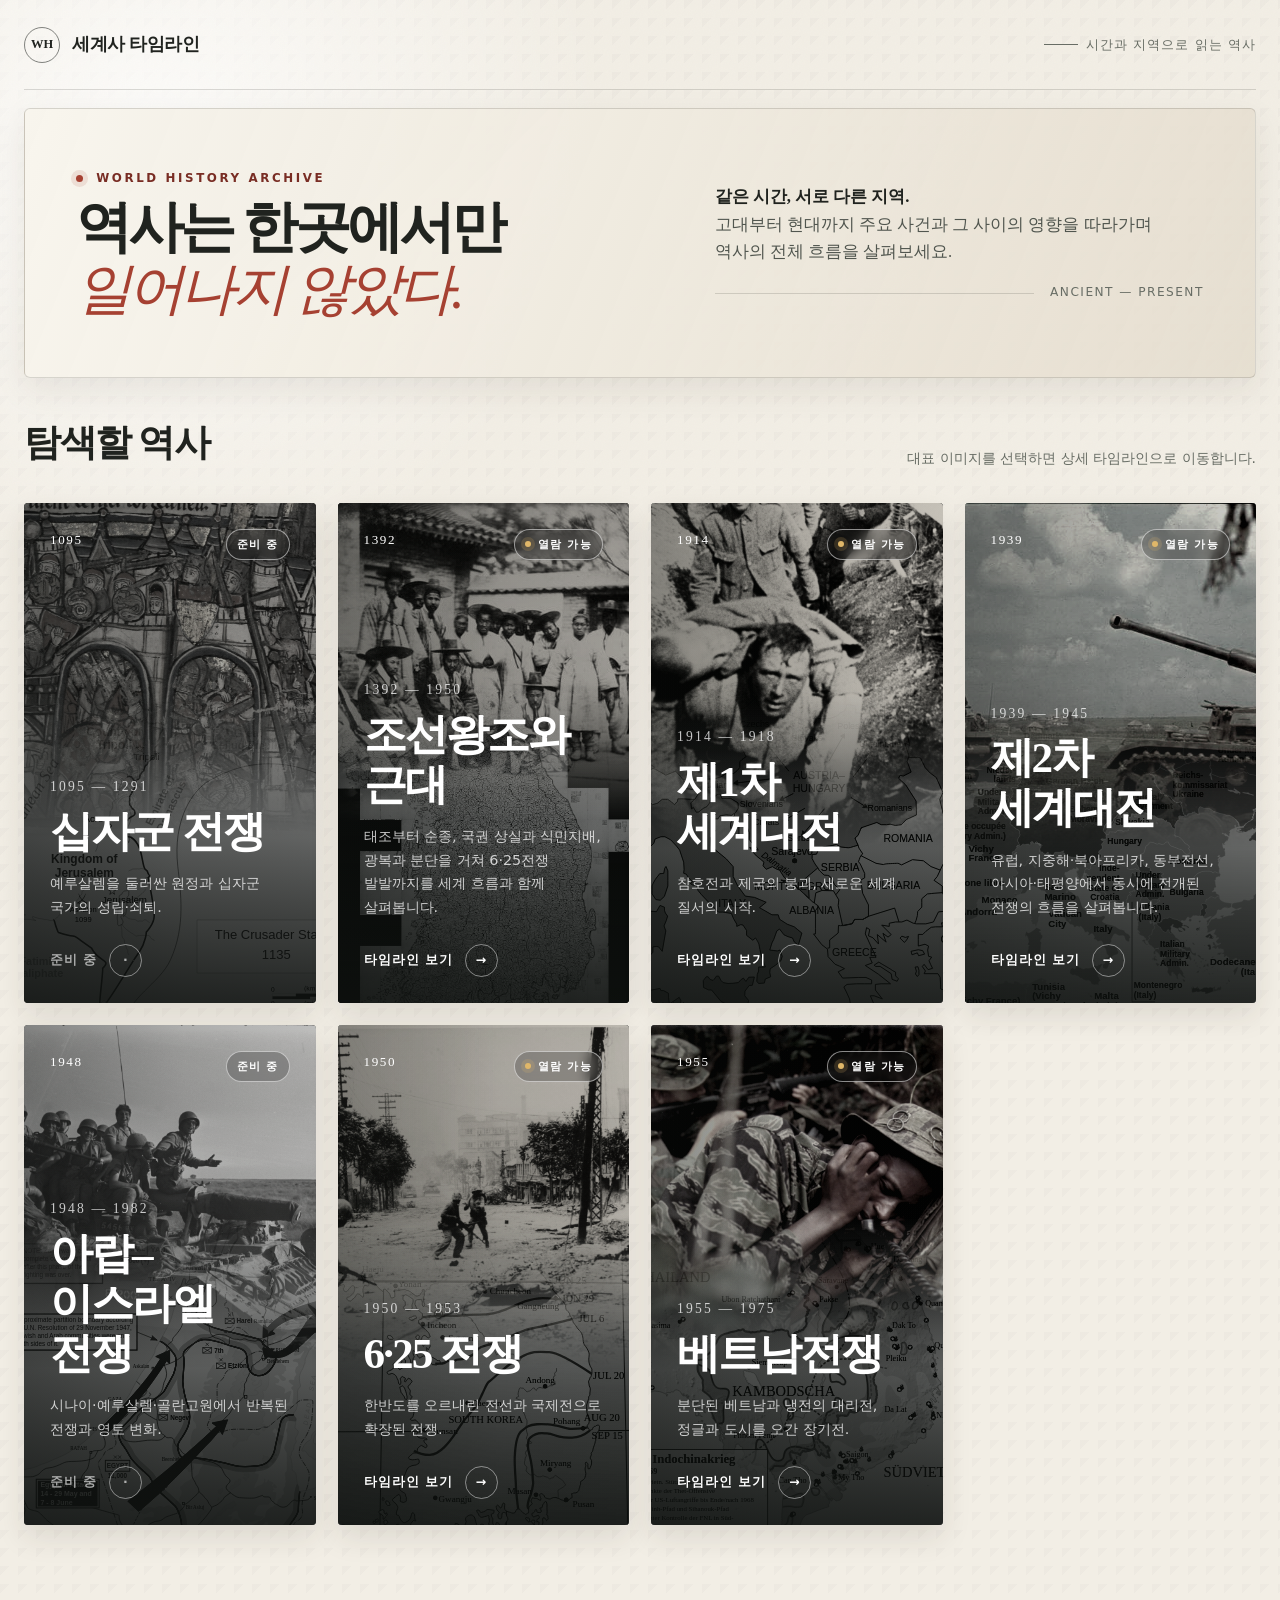
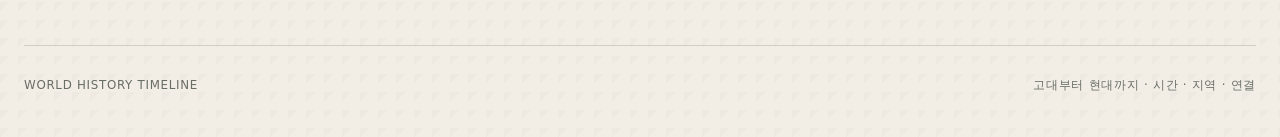
==== index.html @ 70dea143 "feat: add upcoming war cards and compact homepage" ====
<!doctype html>
<html lang="ko">
<head>
  <meta charset="utf-8">
  <meta name="viewport" content="width=device-width, initial-scale=1">
  <meta name="description" content="고대부터 현대까지 세계사의 주요 사건을 시간과 지역의 흐름으로 살펴보는 타임라인">
  <title>세계사 타임라인</title>
  <style>
    :root {
      --ink: #20231f;
      --muted: #686d65;
      --paper: #f2eee5;
      --paper-deep: #e4dccd;
      --card: #f8f5ed;
      --accent: #a64132;
      --accent-dark: #792d24;
      --line: rgba(48, 50, 44, 0.17);
      --shadow: 0 24px 60px rgba(45, 39, 29, 0.13);
    }

    * {
      box-sizing: border-box;
    }

    html {
      scroll-behavior: smooth;
    }

    body {
      margin: 0;
      min-width: 320px;
      color: var(--ink);
      background:
        radial-gradient(circle at 12% 8%, rgba(255, 255, 255, 0.8), transparent 28rem),
        linear-gradient(135deg, rgba(67, 61, 49, 0.025) 25%, transparent 25%) 0 0 / 18px 18px,
        var(--paper);
      font-family: "Apple SD Gothic Neo", "Noto Sans KR", Pretendard, system-ui, sans-serif;
      line-height: 1.6;
    }

    body::before {
      content: "";
      position: fixed;
      inset: 0;
      z-index: -1;
      pointer-events: none;
      opacity: 0.32;
      background-image: url("data:image/svg+xml,%3Csvg xmlns='http://www.w3.org/2000/svg' width='160' height='160' viewBox='0 0 160 160'%3E%3Cfilter id='n'%3E%3CfeTurbulence type='fractalNoise' baseFrequency='.85' numOctaves='3' stitchTiles='stitch'/%3E%3C/filter%3E%3Crect width='100%25' height='100%25' filter='url(%23n)' opacity='.08'/%3E%3C/svg%3E");
    }

    a {
      color: inherit;
    }

    button,
    a {
      -webkit-tap-highlight-color: transparent;
    }

    .page-shell {
      width: min(1240px, calc(100% - 48px));
      margin: 0 auto;
    }

    .site-header {
      display: flex;
      align-items: center;
      justify-content: space-between;
      min-height: 90px;
      border-bottom: 1px solid var(--line);
    }

    .brand {
      display: inline-flex;
      align-items: center;
      gap: 12px;
      text-decoration: none;
      font-family: Georgia, "Noto Serif KR", serif;
      font-size: 1.1rem;
      font-weight: 700;
      letter-spacing: -0.02em;
    }

    .brand-mark {
      display: grid;
      place-items: center;
      width: 36px;
      height: 36px;
      border: 1px solid rgba(32, 35, 31, 0.55);
      border-radius: 50%;
      font-size: 0.78rem;
      letter-spacing: 0;
    }

    .header-note {
      display: inline-flex;
      align-items: center;
      gap: 8px;
      color: var(--muted);
      font-size: 0.82rem;
      letter-spacing: 0.08em;
    }

    .header-note::before {
      content: "";
      width: 34px;
      height: 1px;
      background: currentColor;
    }

    .hero {
      display: grid;
      grid-template-columns: minmax(0, 1.08fr) minmax(300px, .92fr);
      gap: clamp(28px, 5vw, 70px);
      align-items: center;
      min-height: 270px;
      margin-top: 18px;
      margin-bottom: 28px;
      padding: 34px clamp(28px, 4vw, 54px);
      overflow: hidden;
      background:
        linear-gradient(112deg, rgba(248,245,237,.98), rgba(228,220,205,.86)),
        linear-gradient(135deg, rgba(166,65,50,.08), transparent 56%);
      border: 1px solid var(--line);
      border-radius: 6px;
      box-shadow: 0 12px 34px rgba(45,39,29,.08);
    }

    .eyebrow {
      display: flex;
      align-items: center;
      gap: 13px;
      margin: 0 0 12px;
      color: var(--accent-dark);
      font-size: 0.74rem;
      font-weight: 800;
      letter-spacing: 0.22em;
      text-transform: uppercase;
    }

    .eyebrow::before {
      content: "";
      width: 7px;
      height: 7px;
      border-radius: 50%;
      background: var(--accent);
      box-shadow: 0 0 0 5px rgba(166, 65, 50, 0.12);
    }

    h1 {
      max-width: 760px;
      margin: 0;
      font-family: Georgia, "Noto Serif KR", serif;
      font-size: clamp(2.35rem, 4.4vw, 4.35rem);
      font-weight: 600;
      line-height: 0.98;
      letter-spacing: -0.07em;
      word-break: keep-all;
    }

    h1 span {
      display: block;
      margin-top: 0.13em;
      color: var(--accent);
      font-style: italic;
      font-weight: 500;
    }

    .hero-copy {
      padding-bottom: 0;
    }

    .hero-copy p {
      margin: 0;
      color: #51564f;
      font-family: Georgia, "Noto Serif KR", serif;
      font-size: clamp(.9rem, 1.3vw, 1.08rem);
      line-height: 1.65;
      word-break: keep-all;
    }

    .hero-copy strong {
      color: var(--ink);
      font-weight: 700;
    }

    .period-rule {
      display: flex;
      align-items: center;
      gap: 16px;
      margin-top: 18px;
      color: var(--muted);
      font-size: 0.76rem;
      letter-spacing: 0.12em;
    }

    .period-rule::before {
      content: "";
      flex: 1;
      height: 1px;
      background: var(--line);
    }

    .archive {
      padding: 8px 0 120px;
    }

    .section-heading {
      display: flex;
      align-items: flex-end;
      justify-content: space-between;
      gap: 30px;
      margin-bottom: 30px;
    }

    .section-heading h2 {
      margin: 0;
      font-family: Georgia, "Noto Serif KR", serif;
      font-size: clamp(1.55rem, 3vw, 2.3rem);
      letter-spacing: -0.04em;
    }

    .section-heading p {
      margin: 0 0 4px;
      color: var(--muted);
      font-size: 0.87rem;
    }

    .event-grid {
      display: grid;
      grid-template-columns: repeat(12, 1fr);
      gap: 22px;
    }

    .event-card {
      position: relative;
      grid-column: span 4;
      min-height: 500px;
      overflow: hidden;
      color: #fff;
      background: #343831;
      border: 0;
      border-radius: 4px;
      box-shadow: 0 12px 30px rgba(42, 38, 31, 0.11);
      isolation: isolate;
      text-decoration: none;
      transition: transform 260ms ease, box-shadow 260ms ease;
    }

    .event-card.is-featured {
      grid-column: span 3;
      min-height: 500px;
    }

    .event-card:hover,
    .event-card:focus-visible {
      transform: translateY(-7px);
      box-shadow: var(--shadow);
    }

    .event-card:focus-visible {
      outline: 3px solid var(--accent);
      outline-offset: 4px;
    }

    .card-art,
    .card-overlay {
      position: absolute;
      inset: 0;
    }

    .card-art {
      width: 100%;
      height: 100%;
      transition: transform 650ms cubic-bezier(0.2, 0.7, 0.2, 1), filter 300ms ease;
    }

    .event-card > svg.card-art {
      display: none;
    }

    img.card-art {
      object-fit: cover;
      object-position: center;
    }

    .downloaded-composite {
      overflow: hidden;
      background: #28332f;
    }

    .downloaded-composite img {
      position: absolute;
      display: block;
    }

    .downloaded-composite .europe-map {
      inset: 0;
      width: 100%;
      height: 100%;
      object-fit: cover;
      object-position: center;
      filter: sepia(.32) saturate(.66) brightness(.67) contrast(1.12);
    }

    .downloaded-composite .tank-photo {
      right: -2%;
      bottom: 20%;
      width: 54%;
      height: 39%;
      object-fit: cover;
      border: 1px solid rgba(238, 226, 191, .52);
      box-shadow: 0 16px 36px rgba(0, 0, 0, .38);
      filter: sepia(.5) saturate(.52) contrast(1.12);
      transform: rotate(-2deg);
    }

    img.korea-art {
      object-fit: contain;
      object-position: center 38%;
      padding: 30px 18px 118px;
      background: #35464a;
      filter: sepia(.24) saturate(.7) brightness(.78) contrast(1.12);
    }

    .war-composite {
      overflow: hidden;
      background: #20241f;
    }

    .war-composite img {
      position: absolute;
      display: block;
      width: 100%;
    }

    .war-composite .war-map {
      inset: 0;
      height: 100%;
      object-fit: cover;
      object-position: center;
      filter: grayscale(1) brightness(.72) contrast(1.34);
      opacity: 1;
      transform: scale(1.04);
    }

    .war-composite .war-photo {
      inset: 0 0 auto;
      height: 69%;
      object-fit: cover;
      object-position: center;
      filter: grayscale(.72) sepia(.16) brightness(.82) contrast(1.12);
      -webkit-mask-image: linear-gradient(to bottom, #000 0%, #000 56%, rgba(0, 0, 0, .82) 72%, transparent 100%);
      mask-image: linear-gradient(to bottom, #000 0%, #000 56%, rgba(0, 0, 0, .82) 72%, transparent 100%);
    }

    .war-composite::after {
      content: "";
      position: absolute;
      inset: 0;
      background:
        linear-gradient(90deg, rgba(11, 13, 11, .18), transparent 55%),
        linear-gradient(180deg, transparent 34%, rgba(16, 18, 15, .08) 57%, rgba(16, 18, 15, .36) 100%);
      pointer-events: none;
    }

    .war-composite.ww1 .war-photo {
      object-position: 52% center;
    }

    .war-composite.ww2 .war-photo {
      object-position: center 47%;
    }

    .war-composite.korean-war .war-map {
      object-fit: contain;
      object-position: center 66%;
      padding: 6% 0 0;
      background: #354047;
      transform: scale(1.58);
    }

    .war-composite.korean-war .war-photo {
      object-position: center 42%;
    }

    .war-composite.vietnam-war .war-map {
      object-fit: cover;
      object-position: center 58%;
      transform: scale(1.12);
    }

    .war-composite.vietnam-war .war-photo {
      object-position: center 48%;
    }

    .war-composite.crusades .war-map {
      object-position: center 54%;
      transform: scale(1.08);
    }

    .war-composite.crusades .war-photo {
      height: 67%;
      object-position: center 46%;
      filter: grayscale(.46) sepia(.28) brightness(.76) contrast(1.15);
    }

    .war-composite.arab-israeli .war-map {
      object-position: center 54%;
      transform: scale(1.12);
    }

    .war-composite.arab-israeli .war-photo {
      object-position: center 47%;
      filter: grayscale(.78) sepia(.12) brightness(.79) contrast(1.16);
    }

    .war-composite.joseon .war-map {
      object-fit: contain;
      object-position: center 74%;
      background: #26332c;
      transform: scale(1.42);
    }

    .war-composite.joseon .war-photo {
      height: 64%;
      object-position: center 42%;
      filter: grayscale(1) sepia(.12) brightness(.78) contrast(1.16);
    }

    .event-card:hover .card-art,
    .event-card:focus-visible .card-art {
      transform: scale(1.045);
      filter: saturate(1.12);
    }

    .card-overlay {
      z-index: 1;
      background:
        linear-gradient(180deg, rgba(13, 16, 14, 0.08), rgba(13, 16, 14, 0.11) 38%, rgba(13, 16, 14, 0.82) 100%),
        linear-gradient(90deg, rgba(13, 16, 14, 0.2), transparent);
    }

    .event-card.is-upcoming .card-art {
      filter: grayscale(0.78) contrast(0.9);
    }

    .event-card.is-upcoming:hover .card-art,
    .event-card.is-upcoming:focus-visible .card-art {
      filter: grayscale(0.45) contrast(0.96);
    }

    .card-top,
    .card-body {
      position: absolute;
      z-index: 2;
      left: 0;
      right: 0;
      padding: 26px;
    }

    .card-top {
      top: 0;
      display: flex;
      justify-content: space-between;
      align-items: flex-start;
      gap: 16px;
    }

    .card-index {
      font-family: Georgia, serif;
      font-size: 0.82rem;
      letter-spacing: 0.12em;
    }

    .status {
      padding: 6px 10px;
      border: 1px solid rgba(255, 255, 255, 0.52);
      border-radius: 999px;
      background: rgba(18, 20, 18, 0.23);
      backdrop-filter: blur(7px);
      font-size: 0.67rem;
      font-weight: 700;
      letter-spacing: 0.12em;
    }

    .event-card:not(.is-upcoming) .status::before {
      content: "";
      display: inline-block;
      width: 6px;
      height: 6px;
      margin-right: 7px;
      border-radius: 50%;
      background: #e0b769;
      box-shadow: 0 0 0 4px rgba(224, 183, 105, 0.18);
      vertical-align: 1px;
    }

    .card-body {
      bottom: 0;
    }

    .event-period {
      display: block;
      margin-bottom: 9px;
      color: rgba(255, 255, 255, 0.76);
      font-family: Georgia, serif;
      font-size: 0.85rem;
      letter-spacing: 0.16em;
    }

    .card-body h3 {
      margin: 0;
      font-family: Georgia, "Noto Serif KR", serif;
      font-size: clamp(1.75rem, 3.4vw, 2.7rem);
      line-height: 1.16;
      letter-spacing: -0.045em;
      word-break: keep-all;
    }

    .event-card:not(.is-featured) .card-body h3 {
      font-size: clamp(1.45rem, 2.5vw, 2rem);
    }

    .card-description {
      max-width: 520px;
      margin: 15px 0 0;
      color: rgba(255, 255, 255, 0.77);
      font-size: 0.9rem;
      line-height: 1.65;
      word-break: keep-all;
    }

    .card-action {
      display: inline-flex;
      align-items: center;
      gap: 12px;
      margin-top: 24px;
      font-size: 0.79rem;
      font-weight: 800;
      letter-spacing: 0.08em;
    }

    .card-action::after {
      content: "→";
      display: grid;
      place-items: center;
      width: 31px;
      height: 31px;
      border: 1px solid rgba(255, 255, 255, 0.46);
      border-radius: 50%;
      transition: transform 220ms ease, background 220ms ease;
    }

    .event-card:hover .card-action::after,
    .event-card:focus-visible .card-action::after {
      transform: translateX(4px);
      background: rgba(255, 255, 255, 0.12);
    }

    .is-upcoming .card-action {
      color: rgba(255, 255, 255, 0.62);
    }

    .is-upcoming .card-action::after {
      content: "·";
    }

    .site-footer {
      display: flex;
      align-items: center;
      justify-content: space-between;
      gap: 30px;
      padding: 30px 0 42px;
      color: var(--muted);
      border-top: 1px solid var(--line);
      font-size: 0.74rem;
      letter-spacing: 0.06em;
    }

    .toast {
      position: fixed;
      left: 50%;
      bottom: 26px;
      z-index: 10;
      padding: 13px 18px;
      color: #fff;
      background: rgba(27, 30, 26, 0.93);
      border: 1px solid rgba(255, 255, 255, 0.15);
      border-radius: 999px;
      box-shadow: 0 12px 35px rgba(0, 0, 0, 0.23);
      font-size: 0.84rem;
      opacity: 0;
      transform: translate(-50%, 16px);
      pointer-events: none;
      transition: opacity 180ms ease, transform 180ms ease;
    }

    .toast.is-visible {
      opacity: 1;
      transform: translate(-50%, 0);
    }

    @media (max-width: 960px) {
      .hero {
        grid-template-columns: 1fr;
        gap: 12px;
        min-height: 0;
        padding: 28px 32px 24px;
      }

      .hero-copy {
        max-width: 620px;
      }

      .event-card.is-featured,
      .event-card:not(.is-featured) {
        grid-column: span 6;
        min-height: 500px;
      }
    }

    @media (max-width: 640px) {
      .page-shell {
        width: min(100% - 28px, 1240px);
      }

      .site-header {
        min-height: 72px;
      }

      .header-note {
        display: none;
      }

      .hero {
        margin-top: 12px;
        margin-bottom: 22px;
        padding: 22px 20px 20px;
      }

      h1 {
        font-size: clamp(1.9rem, 8.4vw, 2.2rem);
        line-height: 1.03;
      }

      .eyebrow {
        margin-bottom: 8px;
        font-size: .62rem;
      }

      .hero-copy p {
        font-size: .82rem;
        line-height: 1.55;
      }

      .period-rule {
        margin-top: 12px;
      }

      .section-heading {
        align-items: flex-start;
        flex-direction: column;
        gap: 6px;
      }

      .event-grid {
        display: flex;
        flex-direction: column;
      }

      .event-card,
      .event-card.is-featured,
      .event-card:not(.is-featured) {
        min-height: 480px;
      }

      .card-top,
      .card-body {
        padding: 22px;
      }

      .archive {
        padding-bottom: 80px;
      }

      .site-footer {
        align-items: flex-start;
        flex-direction: column;
        gap: 7px;
      }
    }

    @media (prefers-reduced-motion: reduce) {
      *,
      *::before,
      *::after {
        scroll-behavior: auto !important;
        transition-duration: 0.01ms !important;
      }
    }
  </style>
</head>
<body>
  <header class="site-header page-shell">
    <a class="brand" href="./" aria-label="세계사 타임라인 홈">
      <span class="brand-mark" aria-hidden="true">WH</span>
      <span>세계사 타임라인</span>
    </a>
    <span class="header-note">시간과 지역으로 읽는 역사</span>
  </header>

  <main>
    <section class="hero page-shell" aria-labelledby="page-title">
      <div>
        <p class="eyebrow">World History Archive</p>
        <h1 id="page-title">역사는 한곳에서만<span>일어나지 않았다.</span></h1>
      </div>
      <div class="hero-copy">
        <p><strong>같은 시간, 서로 다른 지역.</strong><br>고대부터 현대까지 주요 사건과 그 사이의 영향을 따라가며 역사의 전체 흐름을 살펴보세요.</p>
        <div class="period-rule" aria-hidden="true">ANCIENT — PRESENT</div>
      </div>
    </section>

    <section class="archive page-shell" aria-labelledby="archive-title">
      <div class="section-heading">
        <h2 id="archive-title">탐색할 역사</h2>
        <p>대표 이미지를 선택하면 상세 타임라인으로 이동합니다.</p>
      </div>

      <div class="event-grid" aria-label="시작 시점이 오래된 순서로 정렬된 역사 주제">
        <a class="event-card is-featured is-upcoming" href="#" data-start-year="1095" data-upcoming="true" aria-label="십자군 전쟁 타임라인 준비 중">
          <div class="card-art war-composite crusades" role="img" aria-label="1099년 예루살렘 공방전 고문서 삽화와 1135년 십자군 국가 지도">
            <img class="war-map" src="images/crusades-states-1135.svg" alt="">
            <img class="war-photo" src="images/crusades-jerusalem-1099.png" alt="">
          </div>
          <div class="card-overlay"></div>
          <div class="card-top">
            <span class="card-index">1095</span>
            <span class="status">준비 중</span>
          </div>
          <div class="card-body">
            <span class="event-period">1095 — 1291</span>
            <h3>십자군 전쟁</h3>
            <p class="card-description">예루살렘을 둘러싼 원정과 십자군 국가의 성립·쇠퇴.</p>
            <span class="card-action">준비 중</span>
          </div>
        </a>

        <a class="event-card is-featured" href="joseon-dynasty.html" data-start-year="1392" aria-label="조선왕조와 근대 한국 상세 타임라인 보기">
          <div class="card-art war-composite joseon" role="img" aria-label="대동여지도 위로 1863년 조선 사람들의 흑백사진이 겹쳐진 이미지">
            <img class="war-map" src="images/daedongyeojido.png" alt="">
            <img class="war-photo" src="images/joseon-scholars-1863.jpg" alt="">
          </div>
          <div class="card-overlay"></div>
          <div class="card-top">
            <span class="card-index">1392</span>
            <span class="status">열람 가능</span>
          </div>
          <div class="card-body">
            <span class="event-period">1392 — 1950</span>
            <h3>조선왕조와 근대</h3>
            <p class="card-description">태조부터 순종, 국권 상실과 식민지배, 광복과 분단을 거쳐 6·25전쟁 발발까지를 세계 흐름과 함께 살펴봅니다.</p>
            <span class="card-action">타임라인 보기</span>
          </div>
        </a>

        <a class="event-card is-featured" href="world-war-1.html" data-start-year="1914" aria-label="제1차 세계대전 상세 타임라인 보기">
          <div class="card-art war-composite ww1" role="img" aria-label="1914년 유럽 군사동맹 지도 위로 1916년 솜 전투 참호 사진이 겹쳐진 이미지">
            <img class="war-map" src="images/ww1-europe-alliances-1914.svg" alt="">
            <img class="war-photo" src="images/ww1-somme-trench.jpg" alt="">
          </div>
          <div class="card-overlay"></div>
          <div class="card-top">
            <span class="card-index">1914</span>
            <span class="status">열람 가능</span>
          </div>
          <div class="card-body">
            <span class="event-period">1914 — 1918</span>
            <h3>제1차 세계대전</h3>
            <p class="card-description">참호전과 제국의 붕괴, 새로운 세계 질서의 시작.</p>
            <span class="card-action">타임라인 보기</span>
          </div>
        </a>

        <a class="event-card is-featured" href="world-war-2.html" data-start-year="1939" aria-label="제2차 세계대전 상세 타임라인 보기">
          <div class="card-art war-composite ww2" role="img" aria-label="1942년 유럽 세력 지도 위로 1941년 우크라이나의 독일 4호 전차 사진이 겹쳐진 이미지">
            <img class="war-map" src="images/ww2-europe-1942.svg" alt="">
            <img class="war-photo" src="images/ww2-panzer-iv-ukraine.jpg" alt="">
          </div>
          <svg class="card-art" viewBox="0 0 800 700" preserveAspectRatio="xMidYMid slice" role="img" aria-label="제2차 세계대전 당시 유럽과 북아프리카를 형상화한 지도 일러스트">
            <defs>
              <linearGradient id="ww2-bg" x1="0" y1="0" x2="1" y2="1">
                <stop offset="0" stop-color="#596658"/>
                <stop offset="0.52" stop-color="#2f403d"/>
                <stop offset="1" stop-color="#172521"/>
              </linearGradient>
              <filter id="ww2-noise">
                <feTurbulence baseFrequency=".025" numOctaves="4" seed="8"/>
                <feDisplacementMap in="SourceGraphic" scale="12"/>
              </filter>
            </defs>
            <rect width="800" height="700" fill="url(#ww2-bg)"/>
            <g fill="#b7b99d" stroke="#e0ddc5" stroke-width="2" opacity=".82" filter="url(#ww2-noise)">
              <path d="M63 229l25-70 72-43 83 12 35 45-20 43-69 20-63 36-54-13z"/>
              <path d="M253 201l43-38 57 7 20 57-38 49-59-16z"/>
              <path d="M327 145l27-62 48-13 22 31-18 80-38 14z"/>
              <path d="M386 182l37-75 33-50 40 9 11 66-43 64z"/>
              <path d="M381 220l62-36 91 16 31 65-48 73-81-3-48-55z"/>
              <path d="M522 201l79-69 102 11 54 73-35 82-85 23-70-43z"/>
              <path d="M435 336l35 17 25 54 30 19-12 39-31-11-18-55-39-27z"/>
              <path d="M266 279l75-7 41 54-22 63-73 18-59-52z"/>
              <path d="M69 397l135-56 114 68 116 19 67 101H55z" opacity=".55"/>
            </g>
            <g fill="#d9bd7d" opacity=".9">
              <circle cx="340" cy="234" r="7"/><circle cx="429" cy="252" r="7"/><circle cx="548" cy="245" r="7"/>
            </g>
            <g fill="none" stroke="#d6b36a" stroke-linecap="round">
              <path d="M564 245c-61 33-104 68-136 110" stroke-width="4"/>
              <path d="M440 335l-12 20 23-2" stroke-width="4"/>
              <path d="M332 230c-58 35-94 71-121 113" stroke-width="3" stroke-dasharray="5 10"/>
            </g>
            <g transform="translate(141 400)" fill="#1a2521" stroke="#c9b87b" stroke-width="3">
              <path d="M38 89h315l34 51H17z"/>
              <path d="M83 35h175l47 54H54z"/>
              <path d="M143 8h80l35 27H118z"/>
              <rect x="220" y="18" width="181" height="12" rx="6"/>
              <circle cx="78" cy="143" r="35"/><circle cx="165" cy="143" r="35"/><circle cx="252" cy="143" r="35"/><circle cx="335" cy="143" r="32"/>
              <path d="M39 113h319" fill="none" stroke-width="13"/>
            </g>
            <g opacity=".16" stroke="#fff">
              <path d="M0 116h800M0 232h800M0 348h800M0 464h800M0 580h800"/>
              <path d="M133 0v700M266 0v700M399 0v700M532 0v700M665 0v700"/>
            </g>
          </svg>
          <div class="card-overlay"></div>
          <div class="card-top">
            <span class="card-index">1939</span>
            <span class="status">열람 가능</span>
          </div>
          <div class="card-body">
            <span class="event-period">1939 — 1945</span>
            <h3>제2차 세계대전</h3>
            <p class="card-description">유럽, 지중해·북아프리카, 동부전선, 아시아·태평양에서 동시에 전개된 전쟁의 흐름을 살펴봅니다.</p>
            <span class="card-action">타임라인 보기</span>
          </div>
        </a>

        <a class="event-card is-featured is-upcoming" href="#" data-start-year="1948" data-upcoming="true" aria-label="아랍 이스라엘 전쟁 타임라인 준비 중">
          <div class="card-art war-composite arab-israeli" role="img" aria-label="1967년 라파로 진입하는 이스라엘 전차부대 사진과 1948년 아랍–이스라엘 전쟁 지도">
            <img class="war-map" src="images/arab-israeli-war-1948.svg" alt="">
            <img class="war-photo" src="images/arab-israeli-rafa-1967.jpg" alt="">
          </div>
          <div class="card-overlay"></div>
          <div class="card-top">
            <span class="card-index">1948</span>
            <span class="status">준비 중</span>
          </div>
          <div class="card-body">
            <span class="event-period">1948 — 1982</span>
            <h3>아랍–이스라엘 전쟁</h3>
            <p class="card-description">시나이·예루살렘·골란고원에서 반복된 전쟁과 영토 변화.</p>
            <span class="card-action">준비 중</span>
          </div>
        </a>

        <a class="event-card is-featured" href="korean-war.html" data-start-year="1950" aria-label="6·25 전쟁 상세 타임라인 보기">
          <div class="card-art war-composite korean-war" role="img" aria-label="한국전쟁 제1단계 전선 지도 위로 1950년 서울 전투 사진이 겹쳐진 이미지">
            <img class="war-map" src="images/korean-war-phase-1.svg" alt="">
            <img class="war-photo" src="images/korean-war-seoul.jpg" alt="">
          </div>
          <svg class="card-art" viewBox="0 0 460 700" preserveAspectRatio="xMidYMid slice" role="img" aria-label="한반도와 전선 이동을 형상화한 6·25 전쟁 지도 일러스트">
            <defs>
              <linearGradient id="kw-bg" x1="0" y1="0" x2="1" y2="1">
                <stop offset="0" stop-color="#54646a"/>
                <stop offset=".48" stop-color="#334a4e"/>
                <stop offset="1" stop-color="#192a2c"/>
              </linearGradient>
              <filter id="kw-warp"><feTurbulence baseFrequency=".035" numOctaves="3" seed="4"/><feDisplacementMap in="SourceGraphic" scale="8"/></filter>
            </defs>
            <rect width="460" height="700" fill="url(#kw-bg)"/>
            <g opacity=".13" stroke="#fff">
              <path d="M0 100h460M0 200h460M0 300h460M0 400h460M0 500h460M0 600h460"/>
              <path d="M92 0v700M184 0v700M276 0v700M368 0v700"/>
            </g>
            <g fill="#aeb69e" stroke="#d7dbc5" stroke-width="2.5" opacity=".9" filter="url(#kw-warp)">
              <path d="M285 38l-25 32-1 43-24 20 4 35-22 26 14 28-17 25 18 26-7 35 24 30-2 38 21 31-8 35 17 25-3 31 21 20 8 47 24 28 21-12-4-44 17-30-11-36 17-24-3-37-21-22 8-35-22-31 5-43-27-25 10-36-24-31 8-43-17-37 3-45-20-39 4-45-19-33z"/>
              <path d="M332 569l25 18 13 37-18 30-27-14-10-38z"/>
            </g>
            <path d="M206 340c49-17 98-15 151 4" stroke="#d4b86d" stroke-width="6" stroke-dasharray="8 9" fill="none"/>
            <g fill="none" stroke="#d4b86d" stroke-width="3" stroke-linecap="round">
              <path d="M275 210c-31 59-30 105-4 157"/>
              <path d="M258 344l13 23 13-23"/>
              <path d="M301 482c25-43 25-75 5-111"/>
              <path d="M318 394l-12-23-12 23"/>
            </g>
            <circle cx="275" cy="331" r="8" fill="#cf765d"/>
            <circle cx="301" cy="510" r="7" fill="#d4b86d"/>
            <g fill="#f2ead0" font-family="sans-serif" font-size="15" font-weight="700" opacity=".78">
              <text x="294" y="324">서울</text>
              <text x="320" y="517">부산</text>
            </g>
          </svg>
          <div class="card-overlay"></div>
          <div class="card-top">
            <span class="card-index">1950</span>
            <span class="status">열람 가능</span>
          </div>
          <div class="card-body">
            <span class="event-period">1950 — 1953</span>
            <h3>6·25 전쟁</h3>
            <p class="card-description">한반도를 오르내린 전선과 국제전으로 확장된 전쟁.</p>
            <span class="card-action">타임라인 보기</span>
          </div>
        </a>

        <a class="event-card is-featured" href="vietnam-war.html" data-start-year="1955" aria-label="베트남전쟁 상세 타임라인 보기">
          <div class="card-art war-composite vietnam-war" role="img" aria-label="1968~1969년 베트남전쟁 전황 지도 위로 1969년 정글에서 작전 중인 미군 사진이 겹쳐진 이미지">
            <img class="war-map" src="images/vietnam-war-map-1968-1969.svg" alt="">
            <img class="war-photo" src="images/vietnam-war-jungle-combat.jpg" alt="">
          </div>
          <div class="card-overlay"></div>
          <div class="card-top">
            <span class="card-index">1955</span>
            <span class="status">열람 가능</span>
          </div>
          <div class="card-body">
            <span class="event-period">1955 — 1975</span>
            <h3>베트남전쟁</h3>
            <p class="card-description">분단된 베트남과 냉전의 대리전, 정글과 도시를 오간 장기전.</p>
            <span class="card-action">타임라인 보기</span>
          </div>
        </a>
      </div>
    </section>
  </main>

  <footer class="site-footer page-shell">
    <span>WORLD HISTORY TIMELINE</span>
    <span>고대부터 현대까지 · 시간 · 지역 · 연결</span>
  </footer>

  <div class="toast" role="status" aria-live="polite">이 타임라인은 현재 준비 중입니다.</div>

  <script>
    const toast = document.querySelector('.toast');
    let toastTimer;

    const eventGrid = document.querySelector('.event-grid');
    const eventCards = [...eventGrid.querySelectorAll('.event-card')];

    eventCards
      .sort((a, b) => Number(a.dataset.startYear) - Number(b.dataset.startYear))
      .forEach((card) => eventGrid.appendChild(card));

    document.querySelectorAll('[data-upcoming="true"]').forEach((card) => {
      card.addEventListener('click', (event) => {
        event.preventDefault();
        window.clearTimeout(toastTimer);
        toast.classList.add('is-visible');
        toastTimer = window.setTimeout(() => toast.classList.remove('is-visible'), 2200);
      });
    });
  </script>
</body>
</html>
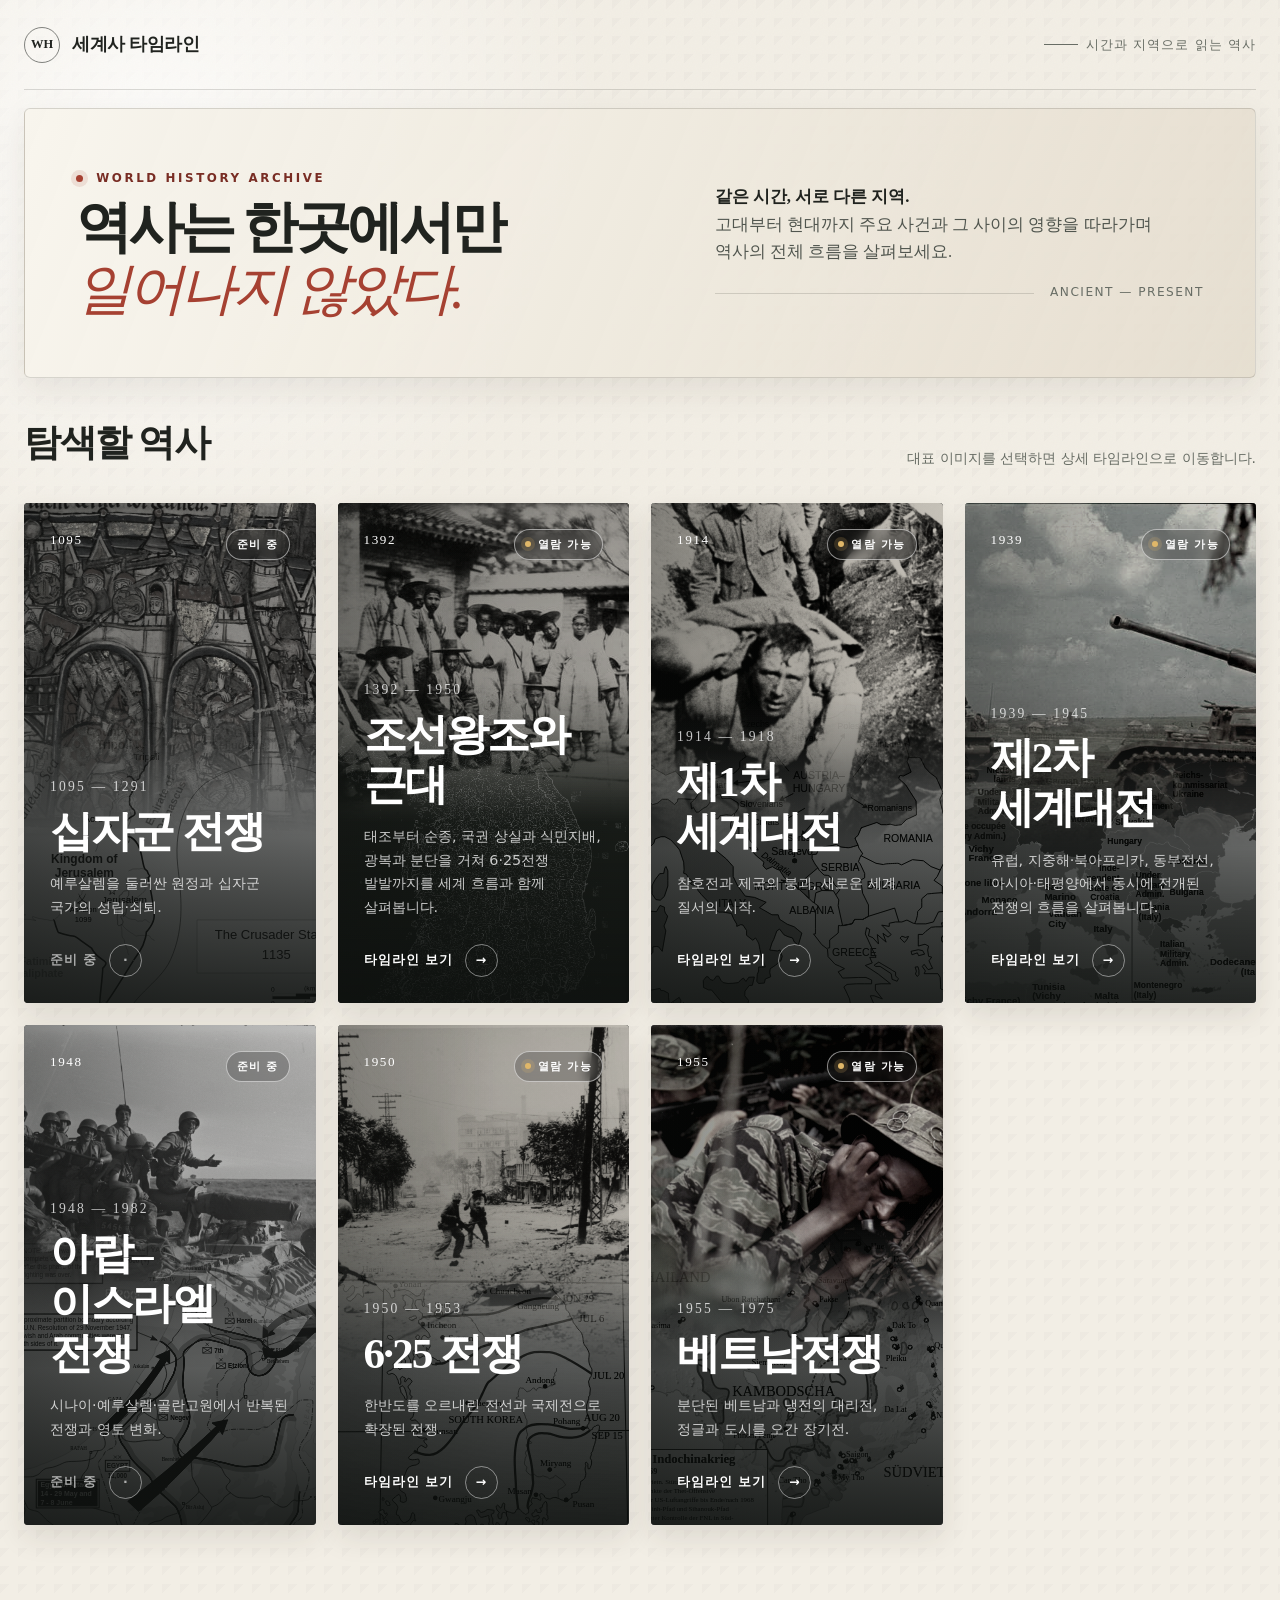
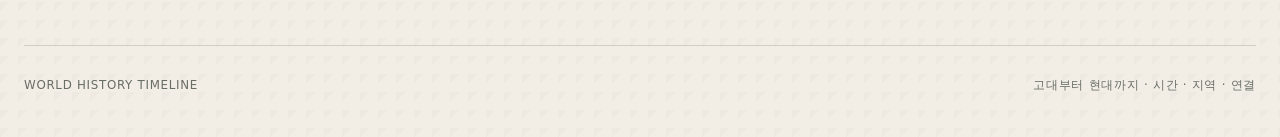
==== commit c657bbb7: "모바일 전선 레이아웃을 전체 사건에 적용" ====
--- a/index.html
+++ b/index.html
@@ -4,6 +4,13 @@
   <meta charset="utf-8">
   <meta name="viewport" content="width=device-width, initial-scale=1">
   <meta name="description" content="고대부터 현대까지 세계사의 주요 사건을 시간과 지역의 흐름으로 살펴보는 타임라인">
+  <meta name="theme-color" content="#f2eee5">
+  <meta name="apple-mobile-web-app-capable" content="yes">
+  <meta name="apple-mobile-web-app-status-bar-style" content="default">
+  <meta name="apple-mobile-web-app-title" content="History Point">
+  <link rel="manifest" href="manifest.webmanifest">
+  <link rel="apple-touch-icon" sizes="180x180" href="assets/icons/apple-touch-icon.png">
+  <link rel="icon" type="image/png" sizes="192x192" href="assets/icons/icon-192.png">
   <title>세계사 타임라인</title>
   <style>
     :root {
@@ -418,8 +425,13 @@
     .war-composite.joseon .war-map {
       object-fit: contain;
       object-position: center 74%;
-      background: #26332c;
+      background: transparent;
+      opacity: .78;
+      filter: grayscale(1) invert(1) brightness(.86) contrast(1.58);
+      mix-blend-mode: screen;
       transform: scale(1.42);
+      -webkit-mask-image: radial-gradient(ellipse 70% 68% at center, #000 54%, rgba(0,0,0,.82) 74%, transparent 100%);
+      mask-image: radial-gradient(ellipse 70% 68% at center, #000 54%, rgba(0,0,0,.82) 74%, transparent 100%);
     }
 
     .war-composite.joseon .war-photo {
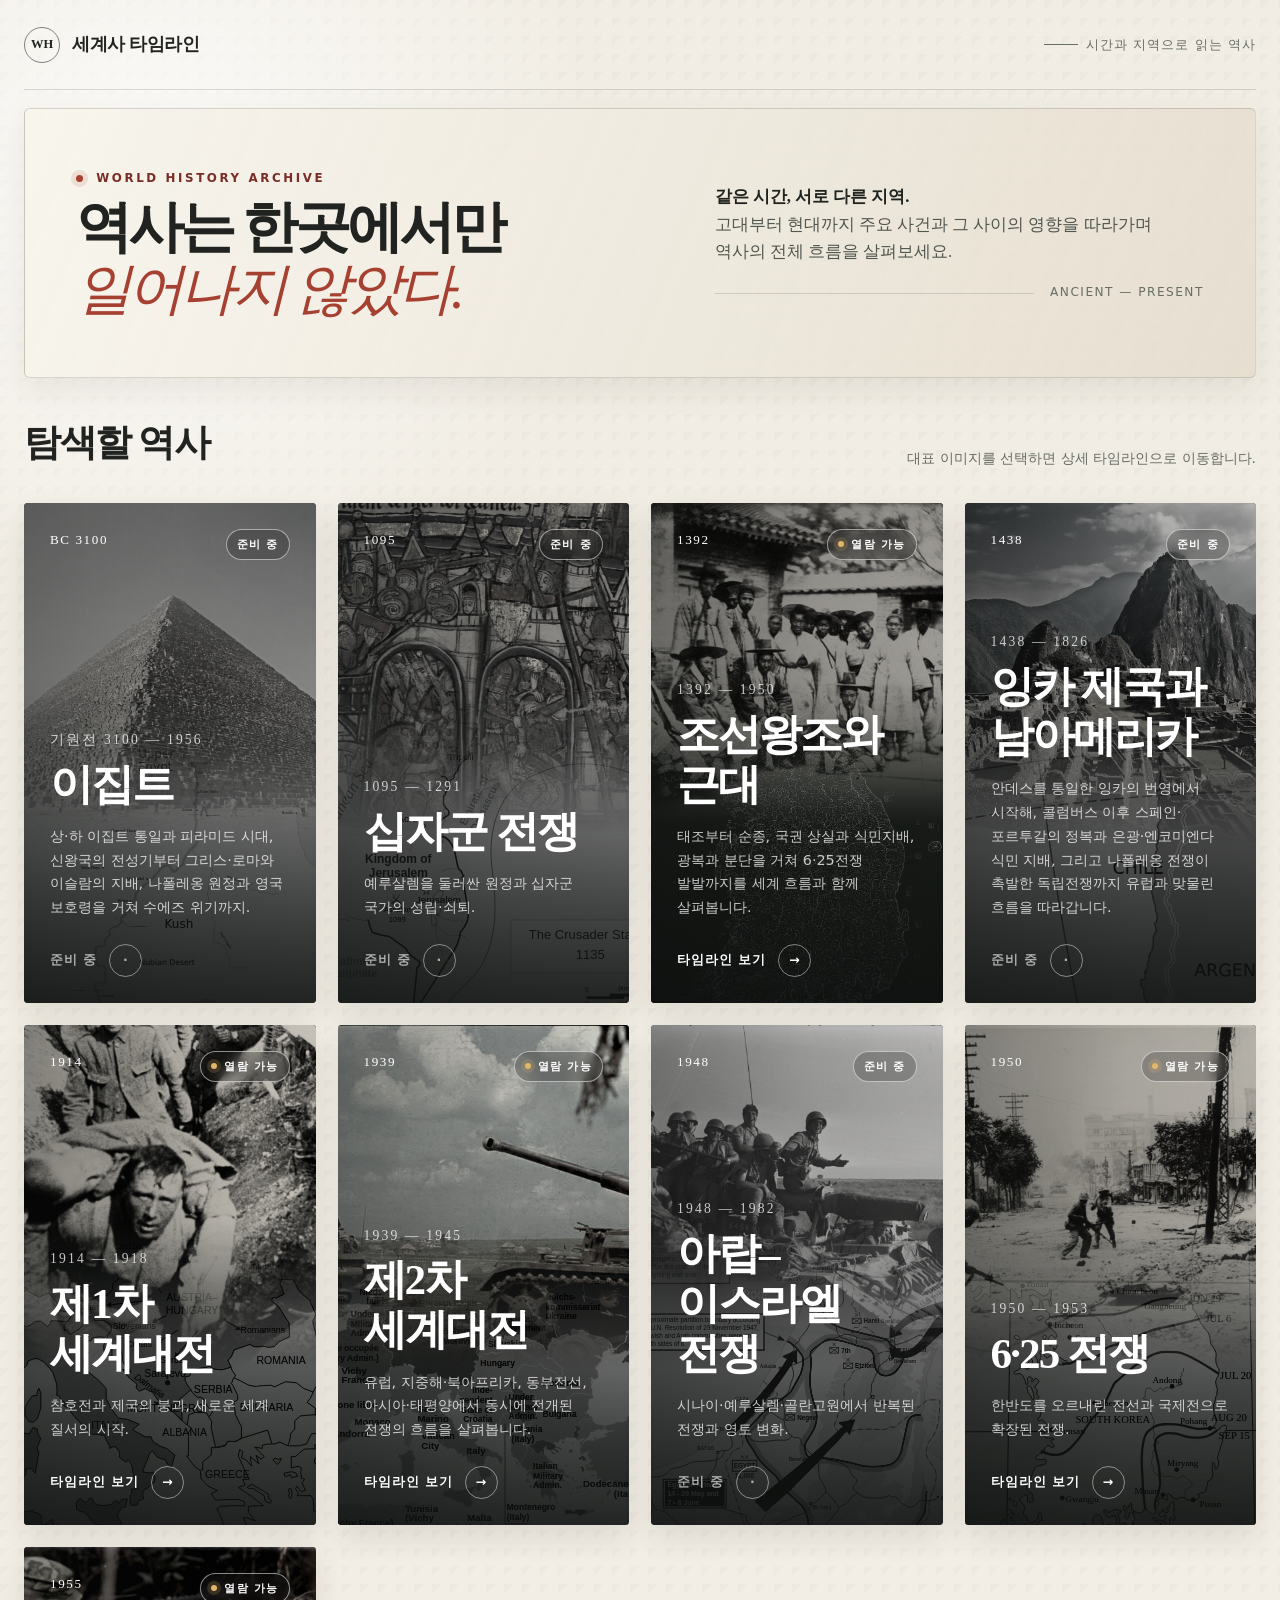
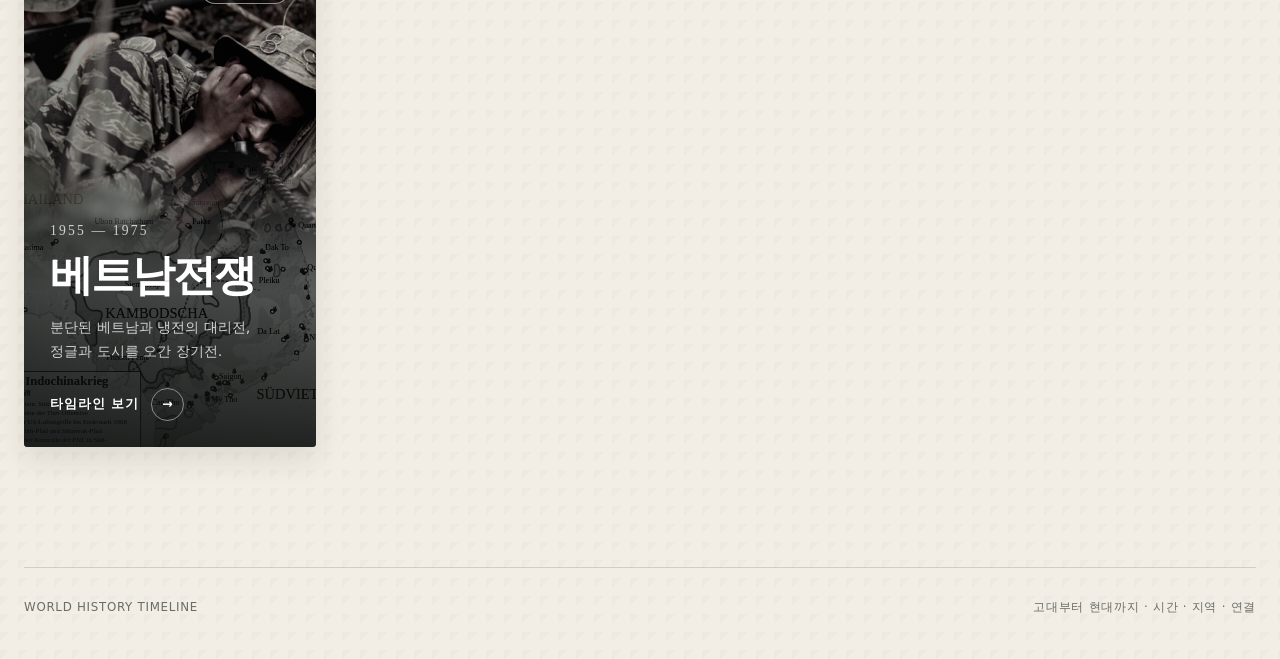
==== commit feb67d7c: "이집트와 잉카 제국 카드 추가 첫 화면에 준비 중 카드 두 개를 추가한다.  - 이집트 (기원전 3100~1956): 통일 왕조부터 수에즈 위기까지 - 잉카 제국과 남아메리카 (1" ====
--- a/index.html
+++ b/index.html
@@ -2,6 +2,7 @@
 <html lang="ko">
 <head>
   <meta charset="utf-8">
+  <meta name="robots" content="noindex, nofollow, noarchive">
   <meta name="viewport" content="width=device-width, initial-scale=1">
   <meta name="description" content="고대부터 현대까지 세계사의 주요 사건을 시간과 지역의 흐름으로 살펴보는 타임라인">
   <meta name="theme-color" content="#f2eee5">
@@ -422,6 +423,29 @@
       filter: grayscale(.78) sepia(.12) brightness(.79) contrast(1.16);
     }
 
+    .war-composite.egypt .war-map {
+      object-fit: cover;
+      object-position: 54% 42%;
+      transform: scale(1.16);
+    }
+
+    .war-composite.egypt .war-photo {
+      object-position: center 54%;
+      filter: grayscale(.68) sepia(.2) brightness(.84) contrast(1.12);
+    }
+
+    .war-composite.inca .war-map {
+      object-fit: contain;
+      object-position: center 60%;
+      background: #3d4a44;
+      transform: scale(1.34);
+    }
+
+    .war-composite.inca .war-photo {
+      object-position: center 52%;
+      filter: grayscale(.7) sepia(.14) brightness(.82) contrast(1.14);
+    }
+
     .war-composite.joseon .war-map {
       object-fit: contain;
       object-position: center 74%;
@@ -741,6 +765,24 @@
       </div>
 
       <div class="event-grid" aria-label="시작 시점이 오래된 순서로 정렬된 역사 주제">
+        <a class="event-card is-featured is-upcoming" href="#" data-start-year="-3100" data-upcoming="true" aria-label="이집트 타임라인 준비 중">
+          <div class="card-art war-composite egypt" role="img" aria-label="고대 이집트 지도 위로 기자의 대피라미드 사진이 겹쳐진 이미지">
+            <img class="war-map" src="images/egypt-ancient-map.svg" alt="">
+            <img class="war-photo" src="images/egypt-giza-pyramids.jpg" alt="">
+          </div>
+          <div class="card-overlay"></div>
+          <div class="card-top">
+            <span class="card-index">BC 3100</span>
+            <span class="status">준비 중</span>
+          </div>
+          <div class="card-body">
+            <span class="event-period">기원전 3100 — 1956</span>
+            <h3>이집트</h3>
+            <p class="card-description">상·하 이집트 통일과 피라미드 시대, 신왕국의 전성기부터 그리스·로마와 이슬람의 지배, 나폴레옹 원정과 영국 보호령을 거쳐 수에즈 위기까지.</p>
+            <span class="card-action">준비 중</span>
+          </div>
+        </a>
+
         <a class="event-card is-featured is-upcoming" href="#" data-start-year="1095" data-upcoming="true" aria-label="십자군 전쟁 타임라인 준비 중">
           <div class="card-art war-composite crusades" role="img" aria-label="1099년 예루살렘 공방전 고문서 삽화와 1135년 십자군 국가 지도">
             <img class="war-map" src="images/crusades-states-1135.svg" alt="">
@@ -755,6 +797,24 @@
             <span class="event-period">1095 — 1291</span>
             <h3>십자군 전쟁</h3>
             <p class="card-description">예루살렘을 둘러싼 원정과 십자군 국가의 성립·쇠퇴.</p>
+            <span class="card-action">준비 중</span>
+          </div>
+        </a>
+
+        <a class="event-card is-featured is-upcoming" href="#" data-start-year="1438" data-upcoming="true" aria-label="잉카 제국과 남아메리카 타임라인 준비 중">
+          <div class="card-art war-composite inca" role="img" aria-label="1438년 이후 잉카 제국의 확장 지도 위로 마추픽추 유적 사진이 겹쳐진 이미지">
+            <img class="war-map" src="images/inca-expansion-map.svg" alt="">
+            <img class="war-photo" src="images/inca-machu-picchu.jpg" alt="">
+          </div>
+          <div class="card-overlay"></div>
+          <div class="card-top">
+            <span class="card-index">1438</span>
+            <span class="status">준비 중</span>
+          </div>
+          <div class="card-body">
+            <span class="event-period">1438 — 1826</span>
+            <h3>잉카 제국과 남아메리카</h3>
+            <p class="card-description">안데스를 통일한 잉카의 번영에서 시작해, 콜럼버스 이후 스페인·포르투갈의 정복과 은광·엔코미엔다 식민 지배, 그리고 나폴레옹 전쟁이 촉발한 독립전쟁까지 유럽과 맞물린 흐름을 따라갑니다.</p>
             <span class="card-action">준비 중</span>
           </div>
         </a>
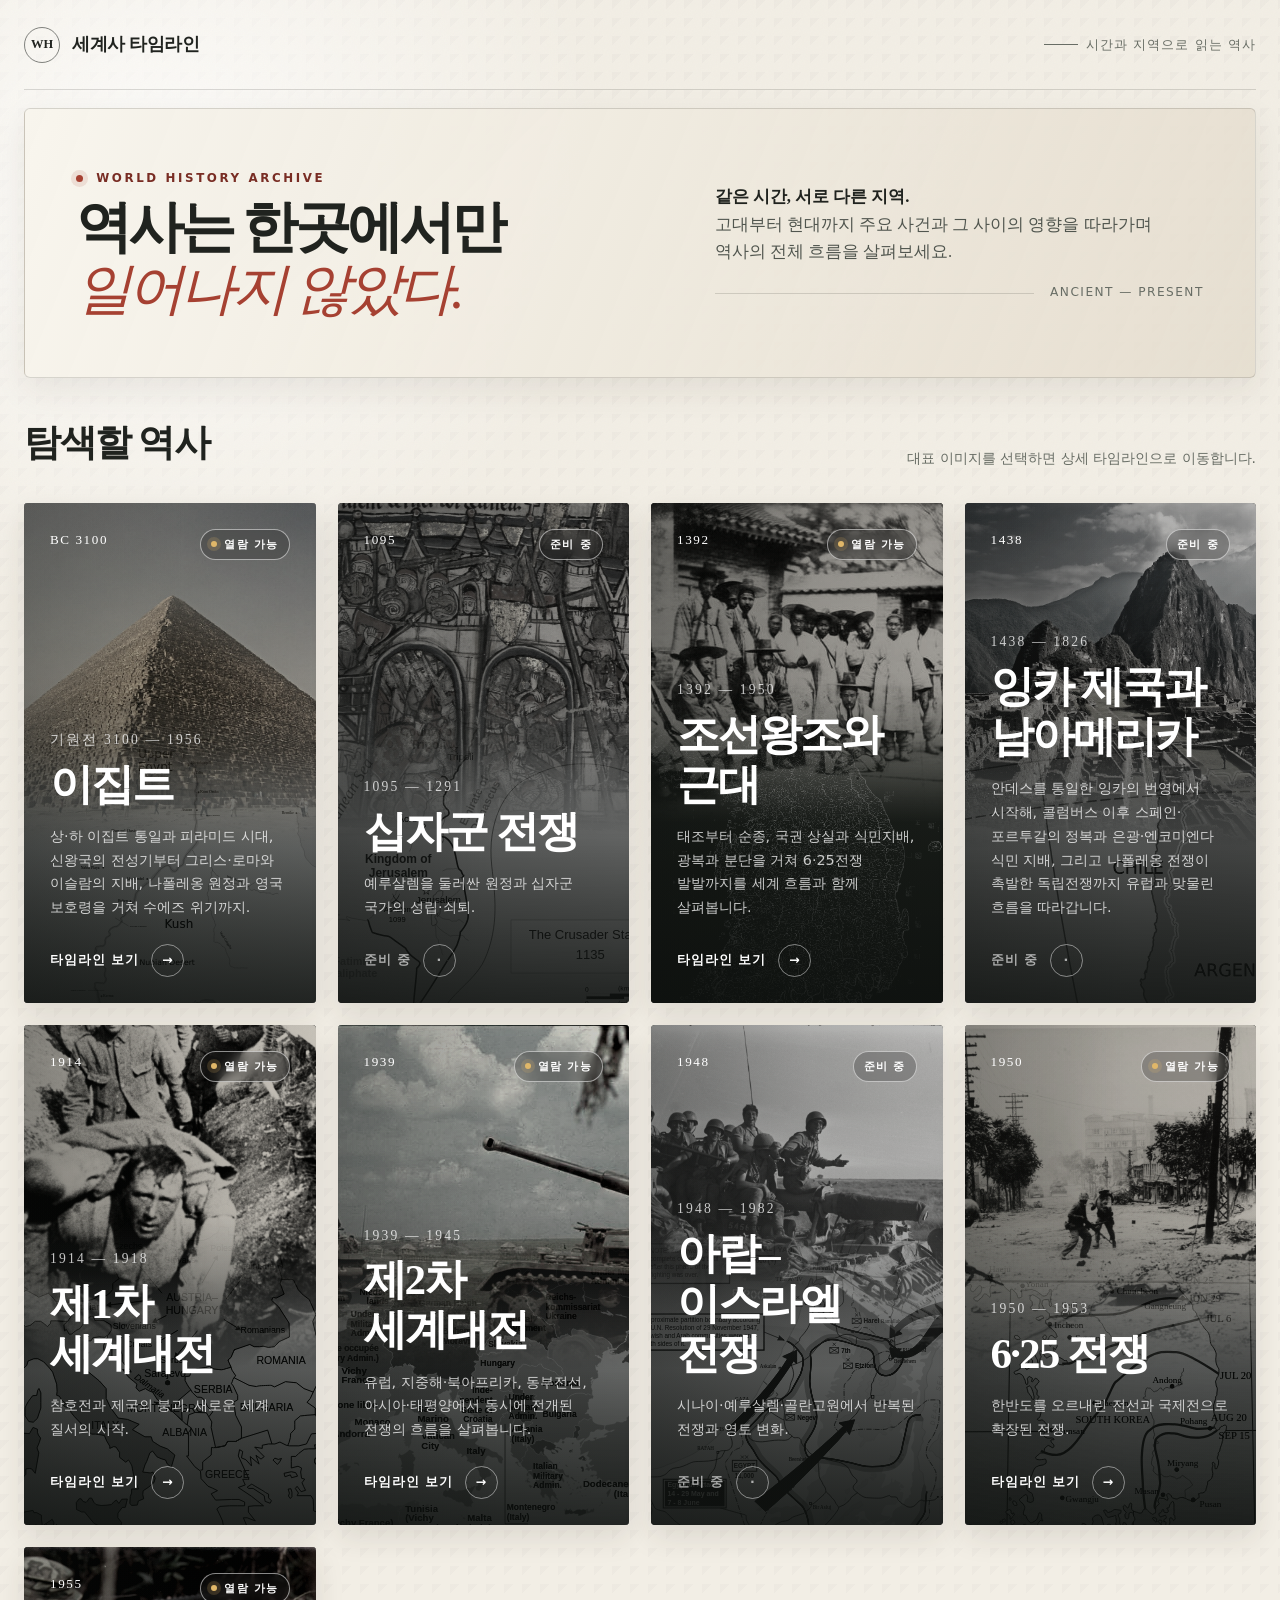
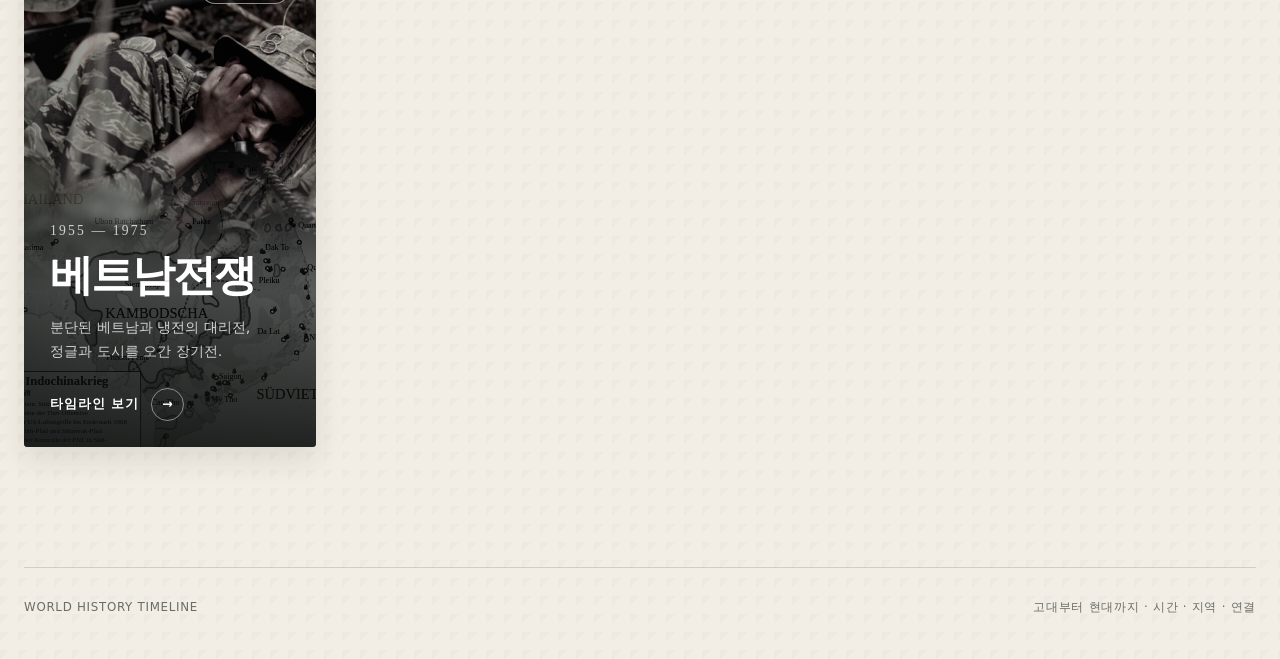
==== commit 111c5ab0: "이집트 상세 타임라인 추가 기원전 3100년 통일부터 1956년 수에즈 위기까지를 다루는 페이지를 추가한다.  - 왼쪽 세로축에 시대(고왕국·신왕국 등)와 왕조를 표시한다. 카드는" ====
--- a/index.html
+++ b/index.html
@@ -765,7 +765,7 @@
       </div>
 
       <div class="event-grid" aria-label="시작 시점이 오래된 순서로 정렬된 역사 주제">
-        <a class="event-card is-featured is-upcoming" href="#" data-start-year="-3100" data-upcoming="true" aria-label="이집트 타임라인 준비 중">
+        <a class="event-card is-featured" href="egypt.html" data-start-year="-3100" aria-label="이집트 상세 타임라인 보기">
           <div class="card-art war-composite egypt" role="img" aria-label="고대 이집트 지도 위로 기자의 대피라미드 사진이 겹쳐진 이미지">
             <img class="war-map" src="images/egypt-ancient-map.svg" alt="">
             <img class="war-photo" src="images/egypt-giza-pyramids.jpg" alt="">
@@ -773,13 +773,13 @@
           <div class="card-overlay"></div>
           <div class="card-top">
             <span class="card-index">BC 3100</span>
-            <span class="status">준비 중</span>
+            <span class="status">열람 가능</span>
           </div>
           <div class="card-body">
             <span class="event-period">기원전 3100 — 1956</span>
             <h3>이집트</h3>
             <p class="card-description">상·하 이집트 통일과 피라미드 시대, 신왕국의 전성기부터 그리스·로마와 이슬람의 지배, 나폴레옹 원정과 영국 보호령을 거쳐 수에즈 위기까지.</p>
-            <span class="card-action">준비 중</span>
+            <span class="card-action">타임라인 보기</span>
           </div>
         </a>
 
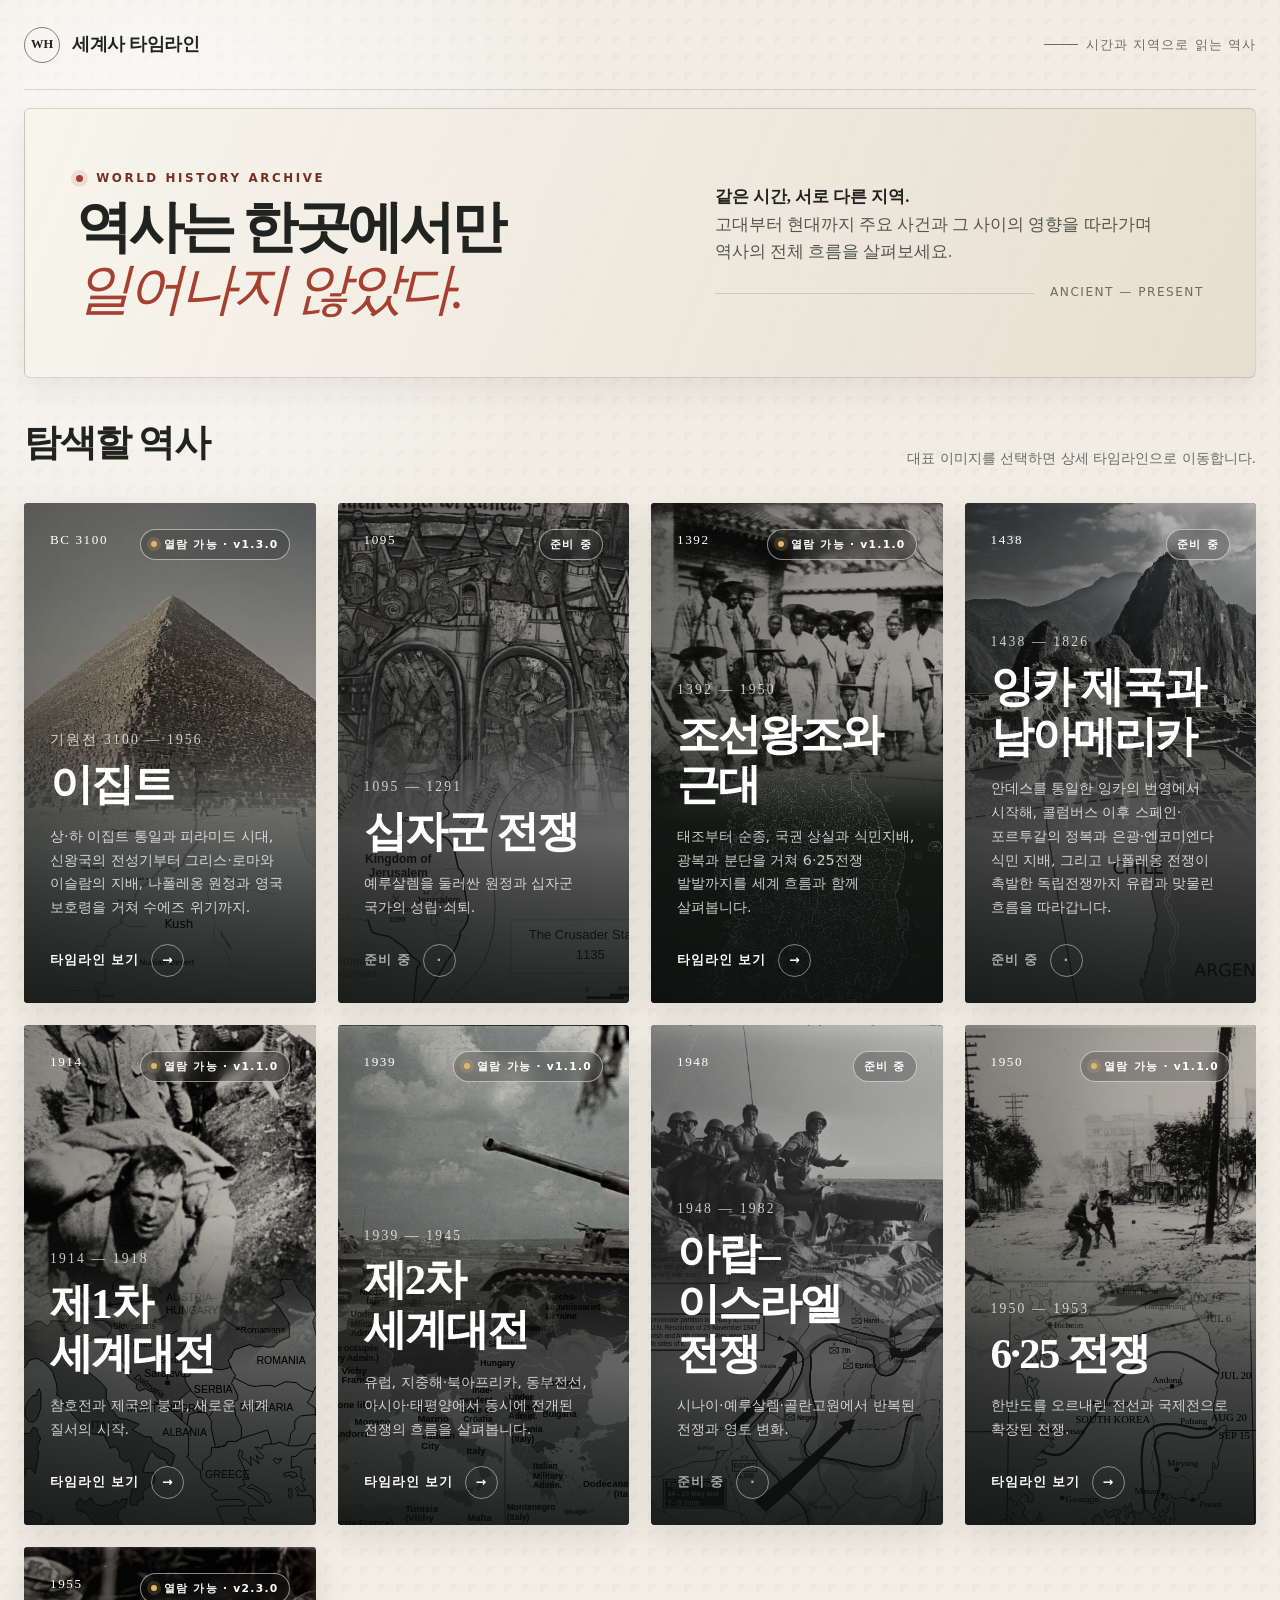
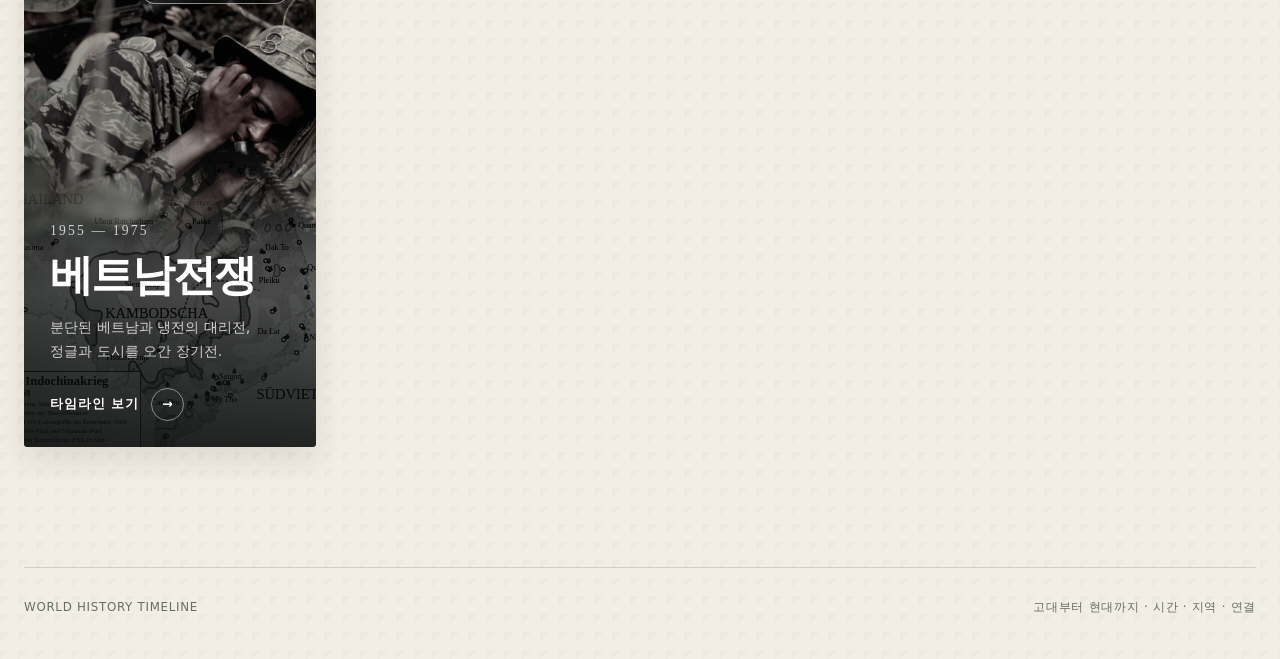
==== commit ba3d1e03: "베트남전쟁 통킹만·한국군 전투 카드에 지도 추가, 목록 카드에 페이지 버전 표시 (v2.3.0)" ====
--- a/index.html
+++ b/index.html
@@ -3,7 +3,7 @@
 <head>
   <meta charset="utf-8">
   <meta name="robots" content="noindex, nofollow, noarchive">
-  <meta name="viewport" content="width=device-width, initial-scale=1">
+  <meta name="viewport" content="width=device-width, initial-scale=1, viewport-fit=cover">
   <meta name="description" content="고대부터 현대까지 세계사의 주요 사건을 시간과 지역의 흐름으로 살펴보는 타임라인">
   <meta name="theme-color" content="#f2eee5">
   <meta name="apple-mobile-web-app-capable" content="yes">
@@ -1025,6 +1025,18 @@
       .sort((a, b) => Number(a.dataset.startYear) - Number(b.dataset.startYear))
       .forEach((card) => eventGrid.appendChild(card));
 
+    eventCards
+      .filter((card) => card.dataset.upcoming !== 'true')
+      .forEach(async (card) => {
+        try {
+          const response = await fetch(card.getAttribute('href'), { cache: 'no-cache' });
+          if (!response.ok) return;
+          const version = (await response.text()).match(/class="page-version">\s*(v[\d.]+)/)?.[1];
+          const status = card.querySelector('.status');
+          if (version && status) status.textContent = `열람 가능 · ${version}`;
+        } catch {}
+      });
+
     document.querySelectorAll('[data-upcoming="true"]').forEach((card) => {
       card.addEventListener('click', (event) => {
         event.preventDefault();
